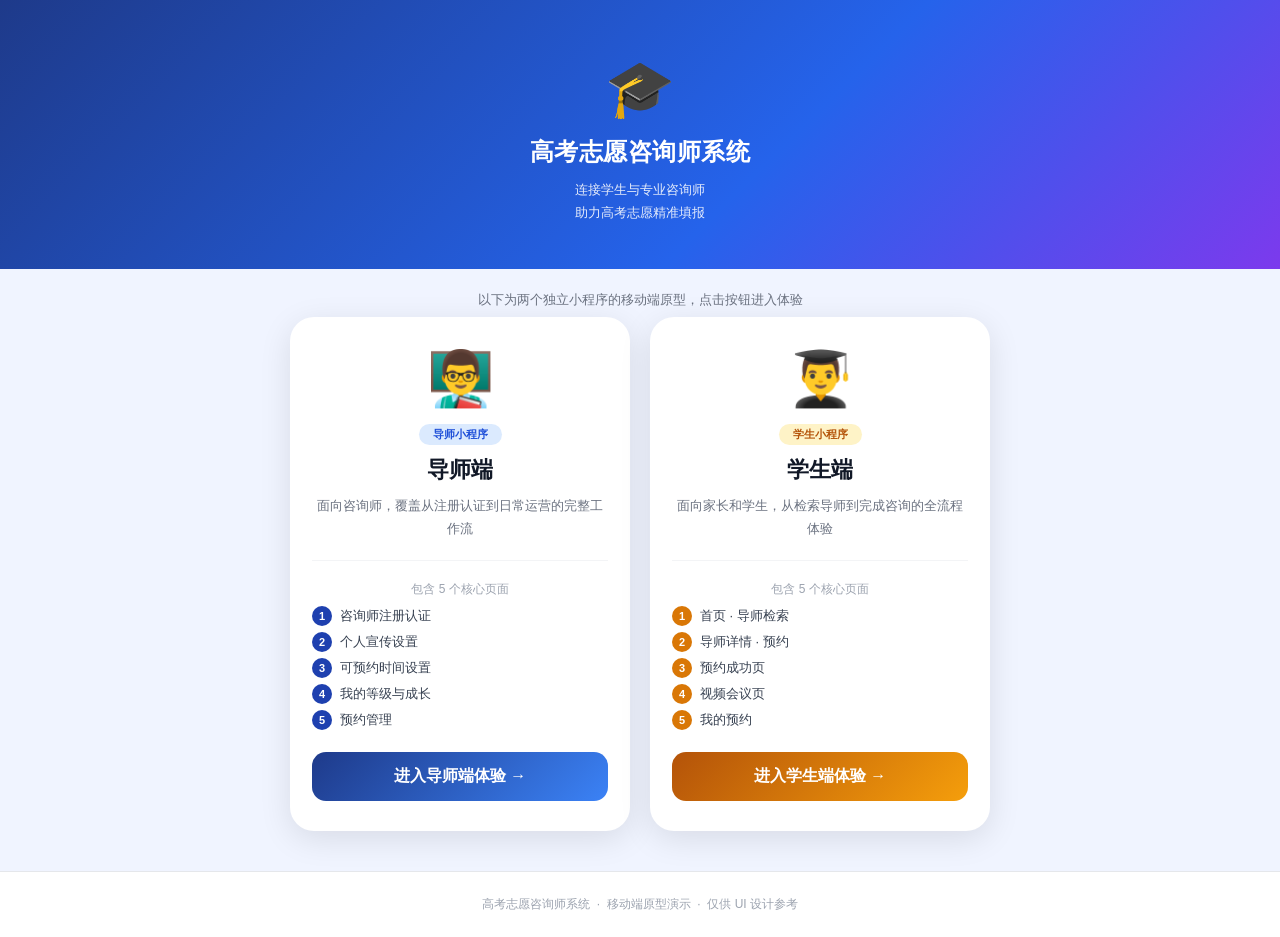
==== mobile2/index.html @ 49b5e3b6 "演示页面1" ====
<!DOCTYPE html>
<html lang="zh-CN">
<head>
  <meta charset="UTF-8">
  <meta name="viewport" content="width=device-width, initial-scale=1.0">
  <title>高考志愿咨询师系统 · 演示</title>
  <style>
    *{margin:0;padding:0;box-sizing:border-box}
    body{font-family:-apple-system,BlinkMacSystemFont,'PingFang SC',sans-serif;background:#f0f4ff;min-height:100vh}
    .hero{background:linear-gradient(135deg,#1e3a8a 0%,#2563eb 60%,#7c3aed 100%);color:white;text-align:center;padding:56px 24px 44px}
    .hero-logo{font-size:56px;margin-bottom:14px}
    .hero h1{font-size:24px;font-weight:700;margin-bottom:10px;letter-spacing:.5px}
    .hero p{font-size:13px;opacity:.88;line-height:1.8}
    .subtitle{text-align:center;font-size:13px;color:#6b7280;padding:22px 20px 8px}
    .cards{display:flex;gap:20px;padding:0 20px 40px;justify-content:center;flex-wrap:wrap}
    .card{background:white;border-radius:24px;padding:30px 22px;flex:1;min-width:280px;max-width:340px;box-shadow:0 8px 32px rgba(0,0,0,.1);transition:transform .2s,box-shadow .2s}
    .card:hover{transform:translateY(-5px);box-shadow:0 16px 48px rgba(0,0,0,.16)}
    .card-icon{font-size:54px;text-align:center;margin-bottom:14px}
    .card-badge{display:block;text-align:center;margin-bottom:10px}
    .badge{display:inline-block;padding:3px 14px;border-radius:14px;font-size:11px;font-weight:700}
    .bdg-t{background:#dbeafe;color:#1d4ed8}
    .bdg-s{background:#fef3c7;color:#b45309}
    .card h2{font-size:22px;font-weight:700;color:#111827;text-align:center;margin-bottom:10px}
    .card p{font-size:13px;color:#6b7280;line-height:1.75;text-align:center;margin-bottom:20px}
    .card-tags{display:flex;flex-wrap:wrap;gap:6px;justify-content:center;margin-bottom:22px}
    .ctag{background:#f3f4f6;color:#374151;font-size:11px;padding:4px 11px;border-radius:16px}
    .divider{height:1px;background:#f3f4f6;margin:0 0 20px}
    .pages-label{font-size:12px;color:#9ca3af;margin-bottom:8px;text-align:center}
    .page-list{display:flex;flex-direction:column;gap:6px;margin-bottom:22px}
    .page-item{display:flex;align-items:center;gap:8px;font-size:13px;color:#374151}
    .page-num{width:20px;height:20px;border-radius:50%;display:flex;align-items:center;justify-content:center;font-size:11px;font-weight:700;color:white;flex-shrink:0}
    .pn-blue{background:#1e40af}
    .pn-orange{background:#d97706}
    .btn{display:block;padding:14px;border-radius:14px;font-size:16px;font-weight:700;border:none;cursor:pointer;text-decoration:none;text-align:center;transition:opacity .15s,transform .15s}
    .btn:hover{opacity:.92;transform:scale(1.01)}
    .btn-t{background:linear-gradient(135deg,#1e3a8a,#3b82f6);color:white}
    .btn-s{background:linear-gradient(135deg,#b45309,#f59e0b);color:white}
    .footer{text-align:center;padding:24px 20px;font-size:12px;color:#9ca3af;border-top:1px solid #e5e7eb;background:white}
  </style>
</head>
<body>
  <div class="hero">
    <div class="hero-logo">🎓</div>
    <h1>高考志愿咨询师系统</h1>
    <p>连接学生与专业咨询师<br>助力高考志愿精准填报</p>
  </div>

  <div class="subtitle">以下为两个独立小程序的移动端原型，点击按钮进入体验</div>

  <div class="cards">
    <!-- 导师端 -->
    <div class="card">
      <div class="card-icon">👨‍🏫</div>
      <div class="card-badge"><span class="badge bdg-t">导师小程序</span></div>
      <h2>导师端</h2>
      <p>面向咨询师，覆盖从注册认证到日常运营的完整工作流</p>
      <div class="divider"></div>
      <div class="pages-label">包含 5 个核心页面</div>
      <div class="page-list">
        <div class="page-item"><span class="page-num pn-blue">1</span>咨询师注册认证</div>
        <div class="page-item"><span class="page-num pn-blue">2</span>个人宣传设置</div>
        <div class="page-item"><span class="page-num pn-blue">3</span>可预约时间设置</div>
        <div class="page-item"><span class="page-num pn-blue">4</span>我的等级与成长</div>
        <div class="page-item"><span class="page-num pn-blue">5</span>预约管理</div>
      </div>
      <a href="tutor.html" class="btn btn-t">进入导师端体验 →</a>
    </div>

    <!-- 学生端 -->
    <div class="card">
      <div class="card-icon">👨‍🎓</div>
      <div class="card-badge"><span class="badge bdg-s">学生小程序</span></div>
      <h2>学生端</h2>
      <p>面向家长和学生，从检索导师到完成咨询的全流程体验</p>
      <div class="divider"></div>
      <div class="pages-label">包含 5 个核心页面</div>
      <div class="page-list">
        <div class="page-item"><span class="page-num pn-orange">1</span>首页 · 导师检索</div>
        <div class="page-item"><span class="page-num pn-orange">2</span>导师详情 · 预约</div>
        <div class="page-item"><span class="page-num pn-orange">3</span>预约成功页</div>
        <div class="page-item"><span class="page-num pn-orange">4</span>视频会议页</div>
        <div class="page-item"><span class="page-num pn-orange">5</span>我的预约</div>
      </div>
      <a href="student.html" class="btn btn-s">进入学生端体验 →</a>
    </div>
  </div>

  <div class="footer">高考志愿咨询师系统 &nbsp;·&nbsp; 移动端原型演示 &nbsp;·&nbsp; 仅供 UI 设计参考</div>
</body>
</html>
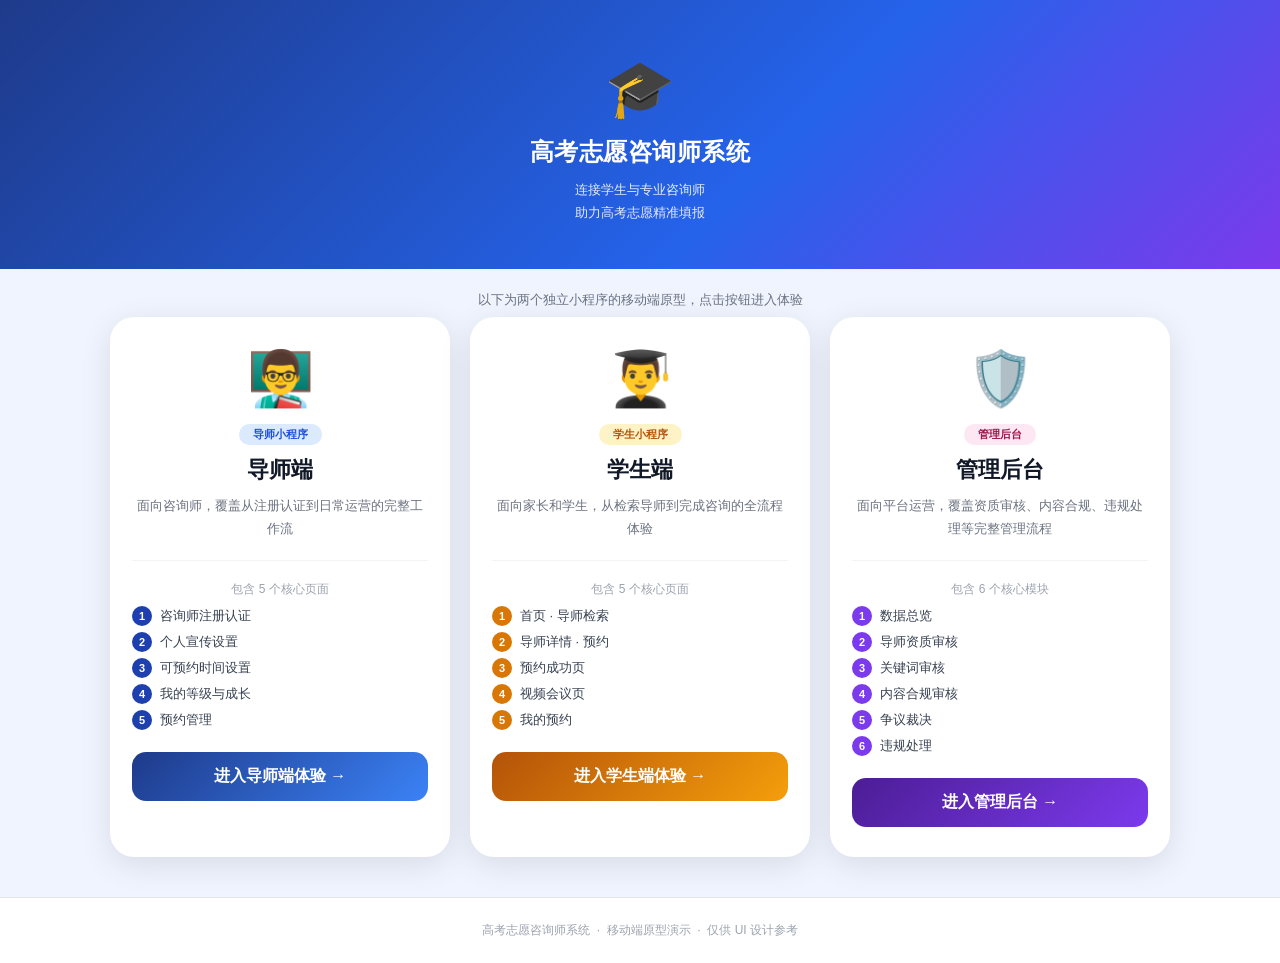
==== commit bdd3d441: "调整页面" ====
--- a/mobile2/index.html
+++ b/mobile2/index.html
@@ -83,6 +83,25 @@
       </div>
       <a href="student.html" class="btn btn-s">进入学生端体验 →</a>
     </div>
+
+    <!-- 管理后台 -->
+    <div class="card">
+      <div class="card-icon">🛡️</div>
+      <div class="card-badge"><span class="badge" style="background:#fce7f3;color:#9d174d">管理后台</span></div>
+      <h2>管理后台</h2>
+      <p>面向平台运营，覆盖资质审核、内容合规、违规处理等完整管理流程</p>
+      <div class="divider"></div>
+      <div class="pages-label">包含 6 个核心模块</div>
+      <div class="page-list">
+        <div class="page-item"><span class="page-num" style="background:#7c3aed">1</span>数据总览</div>
+        <div class="page-item"><span class="page-num" style="background:#7c3aed">2</span>导师资质审核</div>
+        <div class="page-item"><span class="page-num" style="background:#7c3aed">3</span>关键词审核</div>
+        <div class="page-item"><span class="page-num" style="background:#7c3aed">4</span>内容合规审核</div>
+        <div class="page-item"><span class="page-num" style="background:#7c3aed">5</span>争议裁决</div>
+        <div class="page-item"><span class="page-num" style="background:#7c3aed">6</span>违规处理</div>
+      </div>
+      <a href="admin.html" class="btn" style="background:linear-gradient(135deg,#4c1d95,#7c3aed);color:white">进入管理后台 →</a>
+    </div>
   </div>
 
   <div class="footer">高考志愿咨询师系统 &nbsp;·&nbsp; 移动端原型演示 &nbsp;·&nbsp; 仅供 UI 设计参考</div>
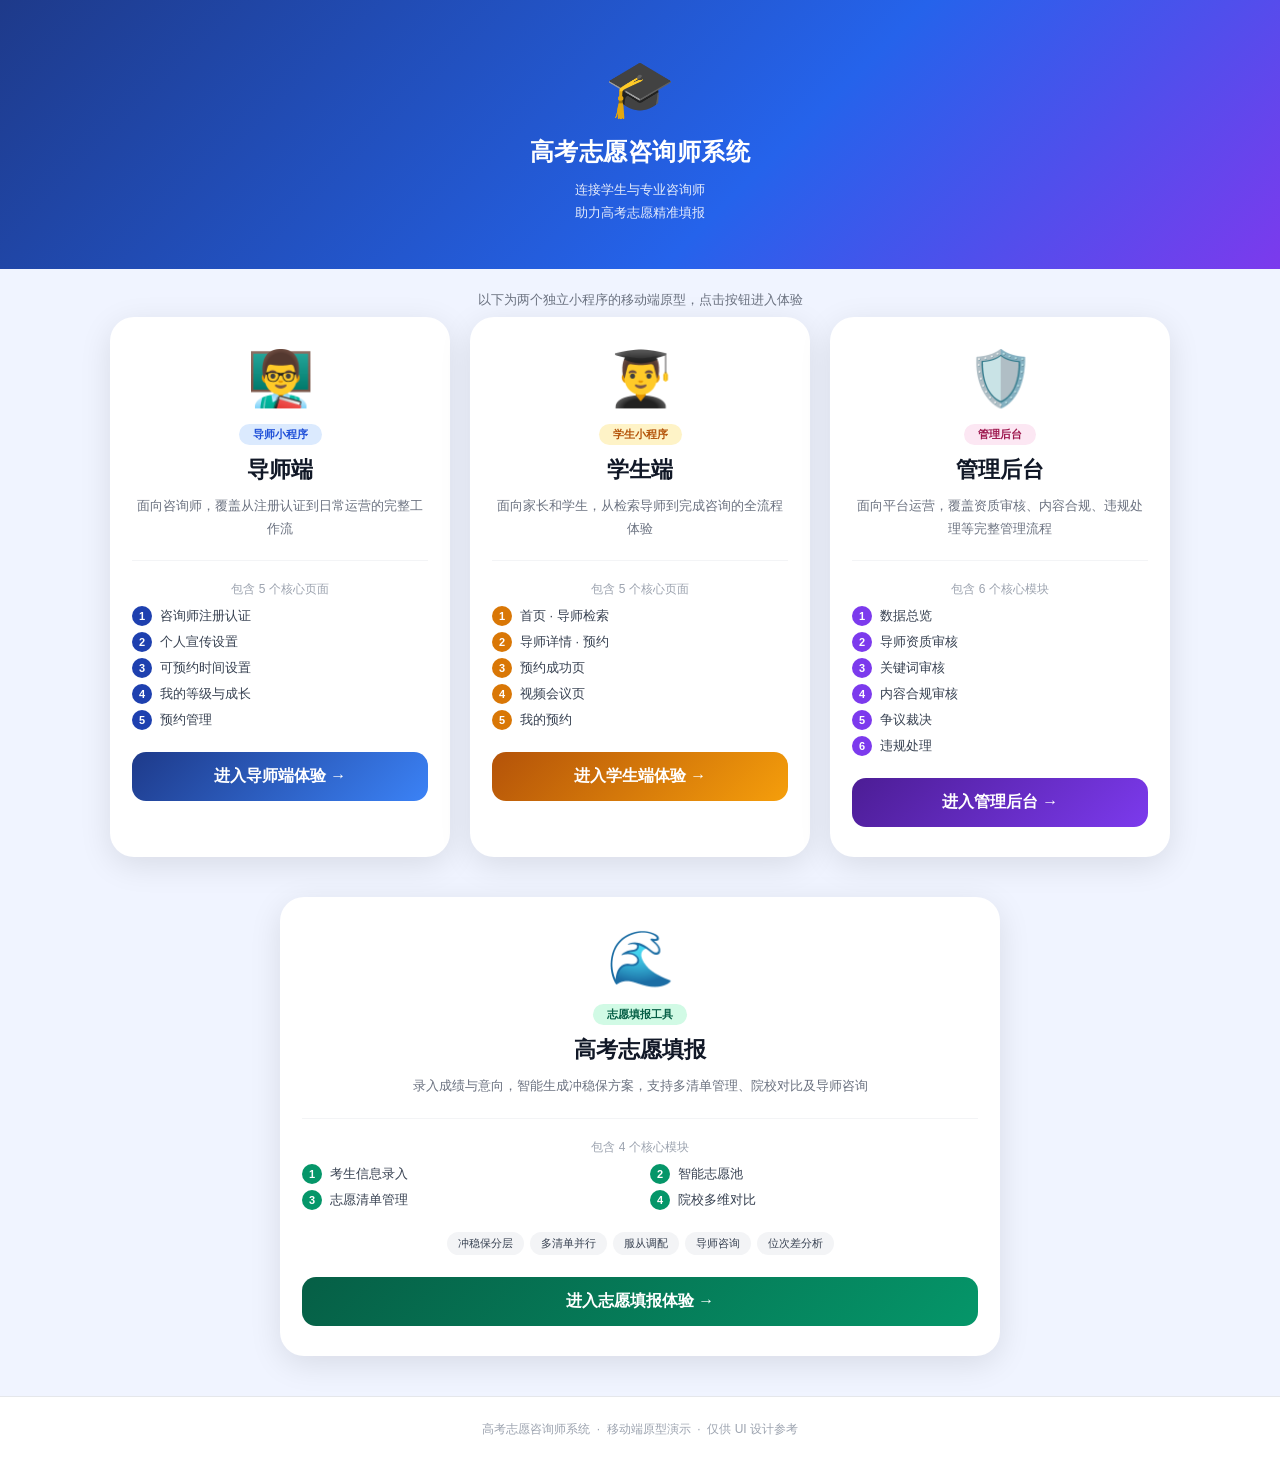
==== commit 135cadba: "添加高考志愿功能引导页" ====
--- a/mobile2/index.html
+++ b/mobile2/index.html
@@ -104,6 +104,32 @@
     </div>
   </div>
 
+  <!-- 志愿填报工具 -->
+  <div style="padding:0 20px 40px;display:flex;justify-content:center;">
+    <div class="card" style="max-width:720px;width:100%;">
+      <div class="card-icon">🌊</div>
+      <div class="card-badge"><span class="badge" style="background:#d1fae5;color:#065f46;">志愿填报工具</span></div>
+      <h2>高考志愿填报</h2>
+      <p>录入成绩与意向，智能生成冲稳保方案，支持多清单管理、院校对比及导师咨询</p>
+      <div class="divider"></div>
+      <div class="pages-label">包含 4 个核心模块</div>
+      <div class="page-list" style="display:grid;grid-template-columns:1fr 1fr;gap:6px 20px;">
+        <div class="page-item"><span class="page-num" style="background:#059669">1</span>考生信息录入</div>
+        <div class="page-item"><span class="page-num" style="background:#059669">2</span>智能志愿池</div>
+        <div class="page-item"><span class="page-num" style="background:#059669">3</span>志愿清单管理</div>
+        <div class="page-item"><span class="page-num" style="background:#059669">4</span>院校多维对比</div>
+      </div>
+      <div class="card-tags" style="margin-top:16px;">
+        <span class="ctag">冲稳保分层</span>
+        <span class="ctag">多清单并行</span>
+        <span class="ctag">服从调配</span>
+        <span class="ctag">导师咨询</span>
+        <span class="ctag">位次差分析</span>
+      </div>
+      <a href="gaokao.html" class="btn" style="background:linear-gradient(135deg,#065f46,#059669);color:white">进入志愿填报体验 →</a>
+    </div>
+  </div>
+
   <div class="footer">高考志愿咨询师系统 &nbsp;·&nbsp; 移动端原型演示 &nbsp;·&nbsp; 仅供 UI 设计参考</div>
 </body>
 </html>
